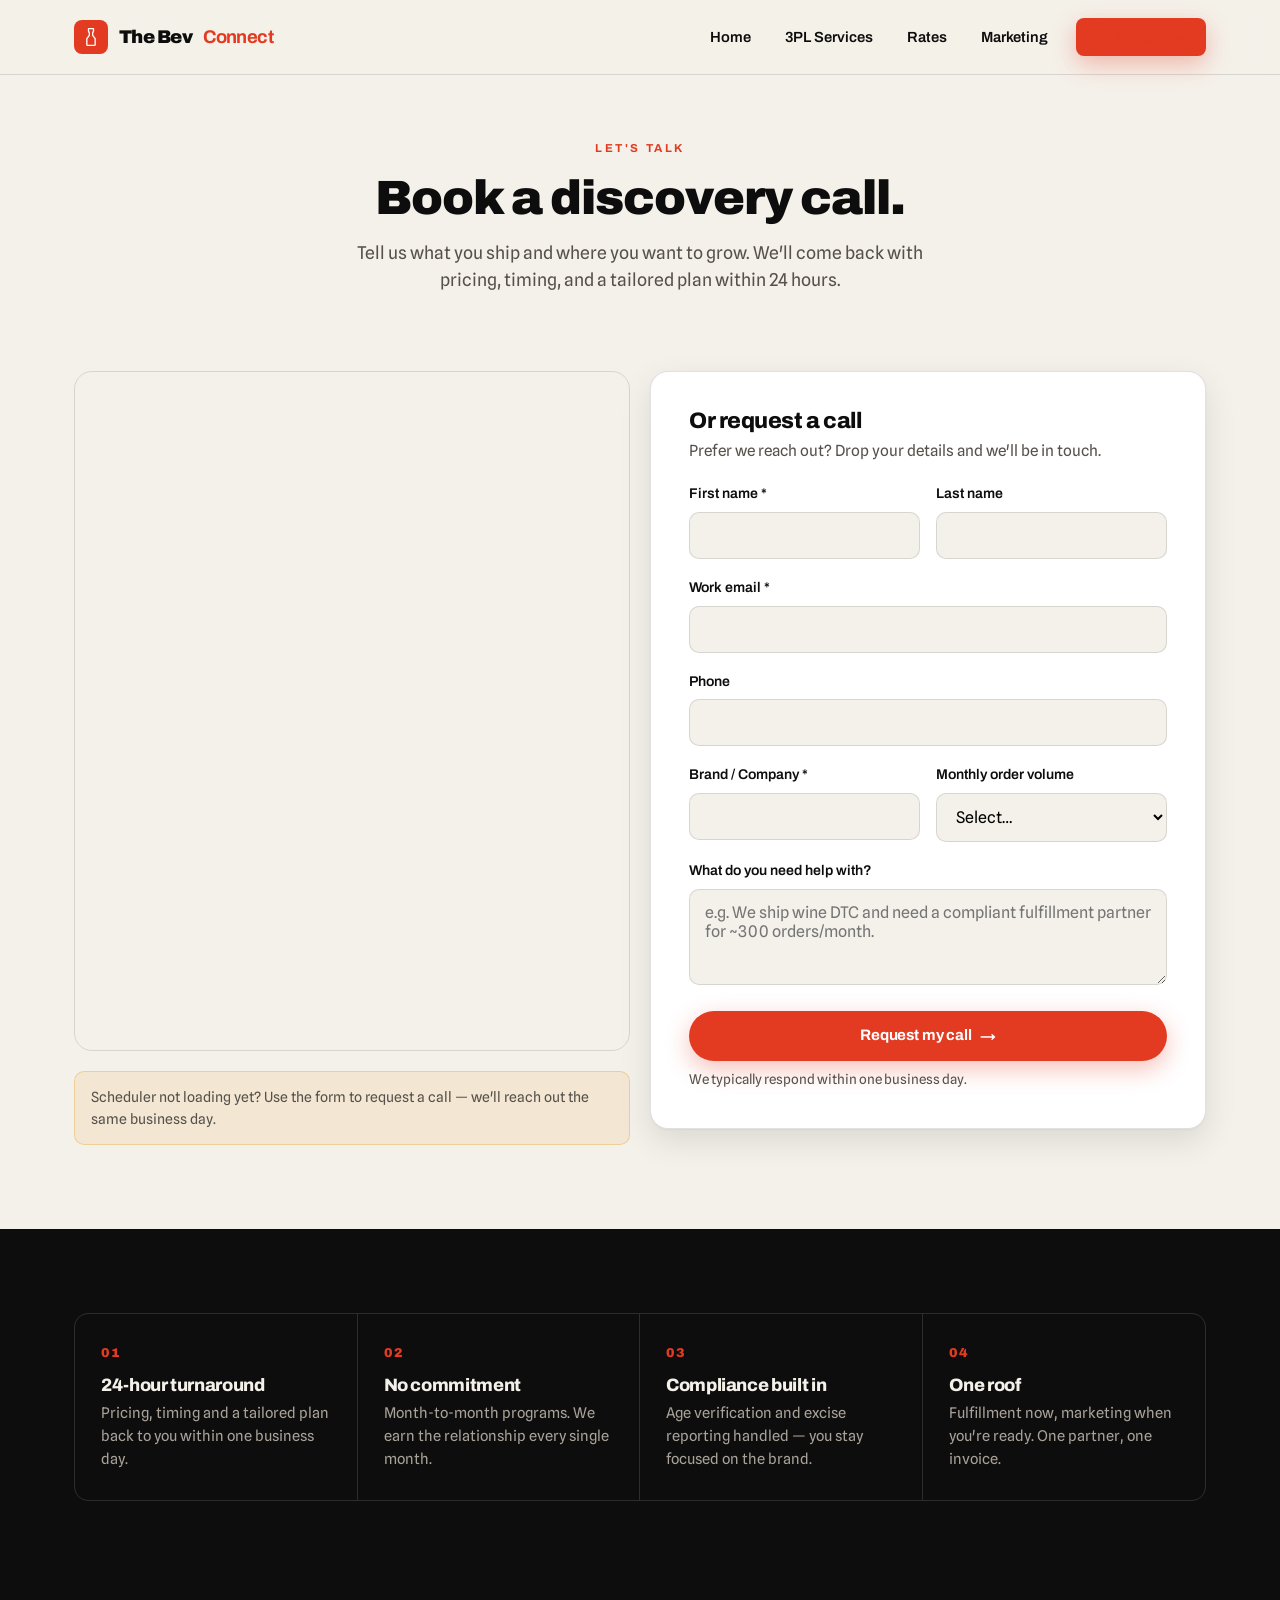
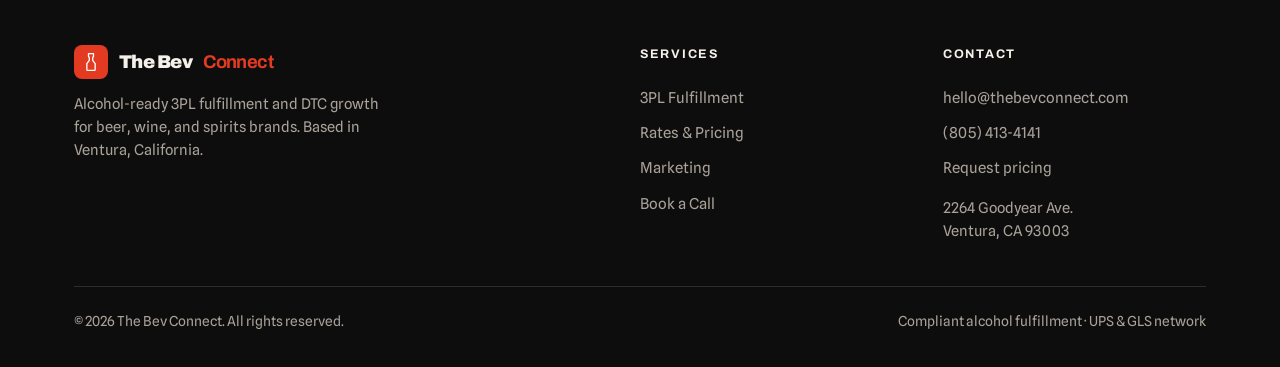
==== book-a-call.html @ dab707b3 "Fix mobile stacking order: trust panel below hero text; request-a-call form above Calendly" ====
<!DOCTYPE html>
<html lang="en">
<head>
<meta charset="UTF-8">
<meta name="viewport" content="width=device-width,initial-scale=1">
<title>Book a Discovery Call &mdash; The Bev Connect</title>
<meta name="description" content="Book a discovery call with The Bev Connect. Get pricing, timing and a tailored alcohol fulfillment plan within 24 hours.">
<meta property="og:title" content="Book a Discovery Call &mdash; The Bev Connect">
<meta property="og:description" content="Book a discovery call with The Bev Connect. Get pricing, timing and a tailored alcohol fulfillment plan within 24 hours.">
<meta property="og:type" content="website">
<link rel="stylesheet" href="assets/style.css">
</head>
<body>
<header class="site-head">
  <div class="wrap">
    <a class="brand" href="index.html"><span class="mark"><svg viewBox="0 0 24 24" fill="none"><path d="M9 2h6v3l-1 2v3l3 4v7a1 1 0 0 1-1 1H8a1 1 0 0 1-1-1v-7l3-4V7L9 5V2Z" stroke="#fff" stroke-width="1.6" stroke-linejoin="round"/></svg></span>The Bev<b>Connect</b></a>
    <button class="burger" aria-label="Menu"><span></span><span></span><span></span></button>
    <nav class="nav">
      <a href="index.html">Home</a>
      <a href="fulfillment.html">3PL Services</a>
      <a href="rate-sheet.html">Rates</a>
      <a href="marketing.html">Marketing</a>
      <a href="book-a-call.html" class="btn btn-red nav-cta active">Book a Call <span class="arr">&#8594;</span></a>
    </nav>
  </div>
</header>

<section style="padding-top:60px;padding-bottom:30px">
  <div class="wrap"><div class="sec-head center reveal"><span class="eyebrow">Let's talk</span><h2>Book a discovery call.</h2><p>Tell us what you ship and where you want to grow. We'll come back with pricing, timing, and a tailored plan within 24 hours.</p></div></div>
</section>

<section style="padding-top:0">
  <div class="wrap">
    <div class="split book-split" style="align-items:start">
      <div class="reveal">
        <div class="calendly-inline-widget" data-url="https://calendly.com/jamesgrasty/15min" style="min-width:320px;height:680px;border-radius:18px;overflow:hidden;border:1px solid var(--line)"></div>
        <script type="text/javascript" src="https://assets.calendly.com/assets/external/widget.js" async></script>
        <div class="note-box">Scheduler not loading yet? Use the form to request a call &mdash; we'll reach out the same business day.</div>
      </div>
      <div class="form-card reveal">
        <h3 style="font-size:1.4rem;margin-bottom:6px">Or request a call</h3>
        <p style="color:var(--muted);margin-bottom:20px;font-size:.96rem">Prefer we reach out? Drop your details and we'll be in touch.</p>
        <form name="book-a-call" method="POST" data-netlify="true" netlify-honeypot="bot-field" action="/thank-you.html">
          <input type="hidden" name="form-name" value="book-a-call">
          <p hidden><label>Don't fill this out: <input name="bot-field"></label></p>
          <div class="form-row"><div class="field"><label>First name *</label><input type="text" name="first-name" required></div><div class="field"><label>Last name</label><input type="text" name="last-name"></div></div>
          <div class="field"><label>Work email *</label><input type="email" name="email" required></div>
          <div class="field"><label>Phone</label><input type="tel" name="phone"></div>
          <div class="form-row"><div class="field"><label>Brand / Company *</label><input type="text" name="company" required></div><div class="field"><label>Monthly order volume</label><select name="volume"><option value="">Select&hellip;</option><option>Under 100</option><option>100&ndash;500</option><option>500&ndash;2,000</option><option>2,000+</option></select></div></div>
          <div class="field"><label>What do you need help with?</label><textarea name="message" placeholder="e.g. We ship wine DTC and need a compliant fulfillment partner for ~300 orders/month."></textarea></div>
          <button type="submit" class="btn btn-red" style="width:100%;justify-content:center">Request my call <span class="arr">&#8594;</span></button>
          <p class="form-note">We typically respond within one business day.</p>
        </form>
      </div>
    </div>
  </div>
</section>

<section class="bg-ink">
  <div class="wrap"><div class="why-grid reveal">
    <div class="why"><div class="n">01</div><h3>24-hour turnaround</h3><p>Pricing, timing and a tailored plan back to you within one business day.</p></div>
    <div class="why"><div class="n">02</div><h3>No commitment</h3><p>Month-to-month programs. We earn the relationship every single month.</p></div>
    <div class="why"><div class="n">03</div><h3>Compliance built in</h3><p>Age verification and excise reporting handled &mdash; you stay focused on the brand.</p></div>
    <div class="why"><div class="n">04</div><h3>One roof</h3><p>Fulfillment now, marketing when you're ready. One partner, one invoice.</p></div>
  </div></div>
</section>

<footer class="site-foot">
  <div class="wrap">
    <div class="foot-grid">
      <div>
        <a class="brand" href="index.html"><span class="mark"><svg viewBox="0 0 24 24" fill="none"><path d="M9 2h6v3l-1 2v3l3 4v7a1 1 0 0 1-1 1H8a1 1 0 0 1-1-1v-7l3-4V7L9 5V2Z" stroke="#fff" stroke-width="1.6" stroke-linejoin="round"/></svg></span>The Bev<b>Connect</b></a>
        <p>Alcohol-ready 3PL fulfillment and DTC growth for beer, wine, and spirits brands. Based in Ventura, California.</p>
      </div>
      <div class="foot-col"><h5>Services</h5><a href="fulfillment.html">3PL Fulfillment</a><a href="rate-sheet.html">Rates &amp; Pricing</a><a href="marketing.html">Marketing</a><a href="book-a-call.html">Book a Call</a></div>
      <div class="foot-col"><h5>Contact</h5><a href="mailto:hello@thebevconnect.com">hello@thebevconnect.com</a><a href="tel:+18054134141">(805) 413-4141</a><a href="book-a-call.html">Request pricing</a><p style="margin-top:10px">2264 Goodyear Ave.<br>Ventura, CA 93003</p></div>
    </div>
    <div class="foot-base"><span>&copy; 2026 The Bev Connect. All rights reserved.</span><span>Compliant alcohol fulfillment &middot; UPS &amp; GLS network</span></div>
  </div>
</footer>
<script src="assets/main.js"></script>
</body>
</html>
---- assets/style.css ----
@import url('https://fonts.googleapis.com/css2?family=Archivo:wght@400;500;600;700;800;900&family=Spline+Sans:wght@400;500;600;700&display=swap');

:root{
  --ink:#0e0d0d;--ink-2:#1a1818;--paper:#f4f1ea;--paper-2:#ebe7dd;
  --red:#e23b22;--red-dark:#c22f18;--amber:#e8a73e;--green:#2f7d4f;
  --line:rgba(14,13,13,.12);--line-dark:rgba(244,241,234,.14);
  --muted:#56514a;--muted-dark:#a8a299;
  --shadow:0 1px 2px rgba(0,0,0,.04),0 12px 32px rgba(0,0,0,.10);
  --radius:14px;--maxw:1180px;
  --display:'Archivo',sans-serif;--body:'Spline Sans',sans-serif;
}
*{box-sizing:border-box;margin:0;padding:0}
html{scroll-behavior:smooth}
body{font-family:var(--body);background:var(--paper);color:var(--ink);line-height:1.55;-webkit-font-smoothing:antialiased;overflow-x:hidden}
a{color:inherit;text-decoration:none}
img{max-width:100%;display:block}
.wrap{max-width:var(--maxw);margin:0 auto;padding:0 24px}
h1,h2,h3,h4{font-family:var(--display);line-height:1.02;letter-spacing:-.02em;font-weight:800}
.eyebrow{font-family:var(--display);font-weight:700;font-size:.72rem;letter-spacing:.22em;text-transform:uppercase;color:var(--red);display:inline-block}

.btn{display:inline-flex;align-items:center;gap:.55em;font-family:var(--display);font-weight:700;font-size:.95rem;padding:15px 26px;border-radius:999px;border:2px solid transparent;cursor:pointer;transition:transform .15s ease,box-shadow .2s ease,background .2s ease;letter-spacing:-.01em;line-height:1}
.btn:hover{transform:translateY(-2px)}
.btn-red{background:var(--red);color:#fff;box-shadow:0 8px 24px rgba(226,59,34,.32)}
.btn-red:hover{background:var(--red-dark)}
.btn-ink{background:var(--ink);color:var(--paper)}
.btn-ink:hover{background:#000}
.btn-ghost{background:transparent;border-color:var(--ink);color:var(--ink)}
.btn-ghost:hover{background:var(--ink);color:var(--paper)}
.btn-ghost-light{background:transparent;border-color:rgba(244,241,234,.4);color:var(--paper)}
.btn-ghost-light:hover{background:var(--paper);color:var(--ink)}
.btn .arr{font-size:1.05em;transition:transform .15s ease}
.btn:hover .arr{transform:translateX(3px)}

.site-head{position:sticky;top:0;z-index:50;background:rgba(244,241,234,.82);backdrop-filter:blur(12px);border-bottom:1px solid var(--line)}
.site-head .wrap{display:flex;align-items:center;justify-content:space-between;height:74px}
.brand{display:flex;align-items:center;gap:11px;font-family:var(--display);font-weight:900;font-size:1.15rem;letter-spacing:-.03em}
.brand .mark{width:34px;height:34px;border-radius:8px;background:var(--red);display:grid;place-items:center;flex:none}
.brand .mark svg{width:20px;height:20px}
.brand b{color:var(--red)}
.nav{display:flex;align-items:center;gap:6px}
.nav a{font-family:var(--display);font-weight:600;font-size:.92rem;padding:9px 14px;border-radius:8px;color:var(--ink);transition:background .15s}
.nav a:hover{background:var(--paper-2)}
.nav a.active{color:var(--red)}
.nav .nav-cta{margin-left:8px}
.burger{display:none;background:none;border:0;cursor:pointer;width:42px;height:42px}
.burger span{display:block;width:22px;height:2px;background:var(--ink);margin:5px auto;transition:.2s}
@media(max-width:860px){
  .nav{position:absolute;top:74px;left:0;right:0;background:var(--paper);border-bottom:1px solid var(--line);flex-direction:column;align-items:stretch;gap:0;padding:10px 24px 18px;display:none}
  .nav.open{display:flex}
  .nav a{padding:14px 6px;border-bottom:1px solid var(--line)}
  .nav .nav-cta{margin:12px 0 0;justify-content:center}
  .burger{display:block}
}

.hero{background:var(--ink);color:var(--paper);position:relative;overflow:hidden}
.hero::before{content:"";position:absolute;inset:0;background:radial-gradient(900px 500px at 78% 18%,rgba(226,59,34,.22),transparent 60%),radial-gradient(700px 600px at 12% 90%,rgba(232,167,62,.10),transparent 55%);pointer-events:none}
.hero .wrap{position:relative;display:grid;grid-template-columns:1.05fr .95fr;gap:50px;align-items:center;padding:84px 24px 92px}
.hero h1{font-size:clamp(2.6rem,6vw,4.5rem);font-weight:900;letter-spacing:-.035em}
.hero h1 .hl{color:var(--red)}
.hero .sub{font-size:1.18rem;color:var(--muted-dark);margin:22px 0 32px;max-width:30ch}
.hero .cta-row{display:flex;gap:14px;flex-wrap:wrap}
.hero-stats{display:flex;gap:34px;margin-top:46px;flex-wrap:wrap}
.hero-stats .s b{font-family:var(--display);font-size:1.9rem;font-weight:900;display:block;letter-spacing:-.02em}
.hero-stats .s span{font-size:.82rem;color:var(--muted-dark);text-transform:uppercase;letter-spacing:.1em}
.hero-art{position:relative}
.hero-card{background:var(--ink-2);border:1px solid var(--line-dark);border-radius:18px;padding:26px;box-shadow:0 30px 60px rgba(0,0,0,.4)}
.hero-card h4{font-size:.78rem;letter-spacing:.18em;text-transform:uppercase;color:var(--muted-dark);font-weight:700}
.trust-row{display:flex;align-items:flex-start;gap:14px;padding:16px 0;border-bottom:1px solid var(--line-dark)}
.trust-row:last-child{border-bottom:0;padding-bottom:0}
.trust-row:first-of-type{padding-top:18px}
.trust-row{position:relative;padding-left:18px}
.trust-row::before{content:"";position:absolute;left:0;top:20px;width:7px;height:7px;border-radius:50%;background:var(--red)}
.trust-row .txt b{display:block;font-family:var(--display);font-size:1.02rem}
.trust-row .txt span{font-size:.84rem;color:var(--muted-dark);line-height:1.5;display:block;margin-top:2px}
@media(max-width:860px){.hero .wrap{grid-template-columns:1fr;gap:38px;padding:54px 24px 64px}}

section{padding:84px 0}
.sec-head{max-width:62ch;margin-bottom:48px}
.sec-head.center{margin-left:auto;margin-right:auto;text-align:center}
.sec-head h2{font-size:clamp(2rem,4vw,3rem);margin-top:14px;font-weight:900}
.sec-head p{font-size:1.1rem;color:var(--muted);margin-top:16px}
.bg-ink{background:var(--ink);color:var(--paper)}
.bg-ink .sec-head p{color:var(--muted-dark)}
.bg-paper2{background:var(--paper-2)}

.feat-grid{display:grid;grid-template-columns:repeat(3,1fr);gap:18px}
.feat{background:var(--paper);border:1px solid var(--line);border-radius:var(--radius);padding:28px;transition:transform .18s ease,box-shadow .2s ease,border-color .2s}
.bg-paper2 .feat{background:#fff}
.feat:hover{transform:translateY(-4px);box-shadow:var(--shadow);border-color:rgba(226,59,34,.4)}
.feat .ico{width:46px;height:46px;border-radius:11px;background:var(--ink);color:var(--paper);display:grid;place-items:center;margin-bottom:18px}
.feat .ico svg{width:24px;height:24px}
.feat h3{font-size:1.18rem;margin-bottom:8px}
.feat p{color:var(--muted);font-size:.96rem}
@media(max-width:860px){.feat-grid{grid-template-columns:1fr}}

.why-grid{display:grid;grid-template-columns:repeat(4,1fr);gap:0;border:1px solid var(--line-dark);border-radius:var(--radius);overflow:hidden}
.why{padding:30px 26px;border-right:1px solid var(--line-dark)}
.why:last-child{border-right:0}
.why .n{font-family:var(--display);font-weight:900;font-size:.8rem;color:var(--red);letter-spacing:.1em}
.why h3{font-size:1.12rem;margin:12px 0 8px}
.why p{color:var(--muted-dark);font-size:.92rem}
@media(max-width:860px){.why-grid{grid-template-columns:1fr}.why{border-right:0;border-bottom:1px solid var(--line-dark)}.why:last-child{border-bottom:0}}

.svc-list{display:grid;grid-template-columns:repeat(2,1fr);gap:2px 40px}
.svc-list li{list-style:none;display:flex;align-items:center;gap:14px;padding:17px 0;border-bottom:1px solid var(--line);font-family:var(--display);font-weight:600;font-size:1.06rem}
.svc-list .ck{width:26px;height:26px;border-radius:50%;background:var(--red);color:#fff;display:grid;place-items:center;flex:none;font-size:.8rem}
@media(max-width:860px){.svc-list{grid-template-columns:1fr}}

.split{display:grid;grid-template-columns:1fr 1fr;gap:20px}
.split-card{border-radius:18px;padding:40px;border:1px solid var(--line)}
.split-card.dark{background:var(--ink);color:var(--paper);border-color:transparent}
.split-card.light{background:#fff}
.split-card h3{font-size:1.5rem;margin-bottom:10px}
.split-card p{color:var(--muted);margin-bottom:22px}
.split-card.dark p{color:var(--muted-dark)}
@media(max-width:860px){.split{grid-template-columns:1fr}}
@media(max-width:860px){.book-split .form-card{order:-1}}

.steps{display:grid;grid-template-columns:repeat(4,1fr);gap:18px}
.step{position:relative;padding-top:18px;border-top:3px solid var(--red)}
.step .num{font-family:var(--display);font-weight:900;font-size:2.4rem;color:var(--red);line-height:1}
.step h3{font-size:1.12rem;margin:10px 0 8px}
.step p{color:var(--muted);font-size:.94rem}
@media(max-width:860px){.steps{grid-template-columns:1fr}}

.rate-table{width:100%;border-collapse:collapse;background:#fff;border-radius:var(--radius);overflow:hidden;box-shadow:var(--shadow);font-size:.95rem}
.rate-table th,.rate-table td{padding:15px 18px;text-align:left;border-bottom:1px solid var(--line);vertical-align:top}
.rate-table thead th{background:var(--ink);color:var(--paper);font-family:var(--display);font-size:.86rem;letter-spacing:.04em}
.rate-table thead th small{font-weight:400;opacity:.7}
.rate-table tbody th{font-family:var(--display);font-weight:700;background:var(--paper-2);width:200px}
.rate-table tbody tr:last-child td,.rate-table tbody tr:last-child th{border-bottom:0}
.rate-wrap{overflow-x:auto}

.tiers{display:grid;grid-template-columns:1fr 1fr;gap:20px}
.tier{background:var(--ink);color:var(--paper);border-radius:18px;padding:38px;position:relative}
.tier.feature{background:linear-gradient(160deg,#1a1818,#0e0d0d);border:2px solid var(--red)}
.tier .badge{position:absolute;top:24px;right:24px;background:var(--red);color:#fff;font-family:var(--display);font-weight:700;font-size:.72rem;letter-spacing:.1em;text-transform:uppercase;padding:6px 12px;border-radius:999px}
.tier h3{font-size:1.6rem}
.tier .price{font-family:var(--display);font-weight:900;font-size:2.6rem;margin:6px 0 24px}
.tier .price span{font-size:1rem;color:var(--muted-dark);font-weight:600}
.tier ul{list-style:none;display:flex;flex-direction:column;gap:13px;margin-bottom:28px}
.tier li{display:flex;gap:11px;align-items:flex-start;font-size:.97rem;color:var(--paper)}
.tier li .ck{color:var(--red);flex:none;margin-top:2px}
@media(max-width:860px){.tiers{grid-template-columns:1fr}}

.form-card{background:#fff;border:1px solid var(--line);border-radius:18px;padding:38px;box-shadow:var(--shadow)}
.form-row{display:grid;grid-template-columns:1fr 1fr;gap:16px}
.field{margin-bottom:18px}
.field label{display:block;font-family:var(--display);font-weight:600;font-size:.88rem;margin-bottom:7px}
.field input,.field select,.field textarea{width:100%;padding:13px 15px;border:1.5px solid var(--line);border-radius:10px;font-family:var(--body);font-size:1rem;background:var(--paper);transition:border-color .15s}
.field input:focus,.field select:focus,.field textarea:focus{outline:none;border-color:var(--red)}
.field textarea{resize:vertical;min-height:96px}
.form-note{font-size:.84rem;color:var(--muted);margin-top:8px}
@media(max-width:600px){.form-row{grid-template-columns:1fr}}

.magnet{display:grid;grid-template-columns:1fr 1fr;gap:48px;align-items:center}
.magnet-visual{background:var(--ink);border-radius:18px;padding:44px;color:var(--paper);position:relative;overflow:hidden}
.magnet-visual::before{content:"";position:absolute;inset:0;background:radial-gradient(500px 400px at 80% 20%,rgba(226,59,34,.25),transparent 60%)}
.sheet-mock{position:relative;background:var(--paper);color:var(--ink);border-radius:10px;padding:28px;box-shadow:0 24px 50px rgba(0,0,0,.4);transform:rotate(-1.5deg)}
.sheet-mock h5{font-family:var(--display);font-weight:900;font-size:1.1rem;text-align:center;margin-bottom:4px}
.sheet-mock .sub{text-align:center;font-size:.78rem;color:var(--muted);margin-bottom:16px}
.sheet-mock .line{height:8px;background:var(--paper-2);border-radius:4px;margin:9px 0}
.sheet-mock .line.s{width:60%}
.sheet-mock .pricebar{display:flex;justify-content:space-between;font-family:var(--display);font-weight:700;font-size:.8rem;padding:8px 0;border-bottom:1px solid var(--line)}
@media(max-width:860px){.magnet{grid-template-columns:1fr;gap:30px}}

.faq{max-width:780px;margin:0 auto}
.faq details{border-bottom:1px solid var(--line);padding:6px 0}
.faq summary{font-family:var(--display);font-weight:700;font-size:1.1rem;padding:18px 0;cursor:pointer;list-style:none;display:flex;justify-content:space-between;align-items:center}
.faq summary::-webkit-details-marker{display:none}
.faq summary::after{content:"+";font-size:1.5rem;color:var(--red);transition:transform .2s}
.faq details[open] summary::after{transform:rotate(45deg)}
.faq details p{color:var(--muted);padding:0 0 20px;font-size:1rem}

.cta-band{background:var(--red);color:#fff;text-align:center}
.cta-band h2{font-size:clamp(2rem,4.5vw,3.2rem);font-weight:900;max-width:18ch;margin:0 auto 18px}
.cta-band p{font-size:1.15rem;opacity:.92;margin-bottom:30px}
.cta-band .btn-ink{background:#0e0d0d}
.cta-band .btn-ghost-light{border-color:rgba(255,255,255,.55)}

.site-foot{background:var(--ink);color:var(--muted-dark);padding:60px 0 34px}
.foot-grid{display:grid;grid-template-columns:2fr 1fr 1fr;gap:40px;margin-bottom:44px}
.site-foot .brand{color:var(--paper);margin-bottom:14px}
.site-foot p{font-size:.92rem;max-width:34ch}
.foot-col h5{font-family:var(--display);color:var(--paper);font-size:.78rem;letter-spacing:.14em;text-transform:uppercase;margin-bottom:16px}
.foot-col a{display:block;padding:6px 0;font-size:.94rem;transition:color .15s}
.foot-col a:hover{color:var(--paper)}
.foot-base{border-top:1px solid var(--line-dark);padding-top:24px;display:flex;justify-content:space-between;flex-wrap:wrap;gap:12px;font-size:.86rem}
@media(max-width:860px){.foot-grid{grid-template-columns:1fr;gap:30px}}

.reveal{opacity:0;transform:translateY(24px);transition:opacity .6s ease,transform .6s ease}
.reveal.in{opacity:1;transform:none}
.note-box{background:rgba(232,167,62,.12);border:1px solid rgba(232,167,62,.4);border-radius:10px;padding:14px 16px;font-size:.88rem;color:var(--muted);margin-top:20px}
.note-box b{color:var(--ink)}
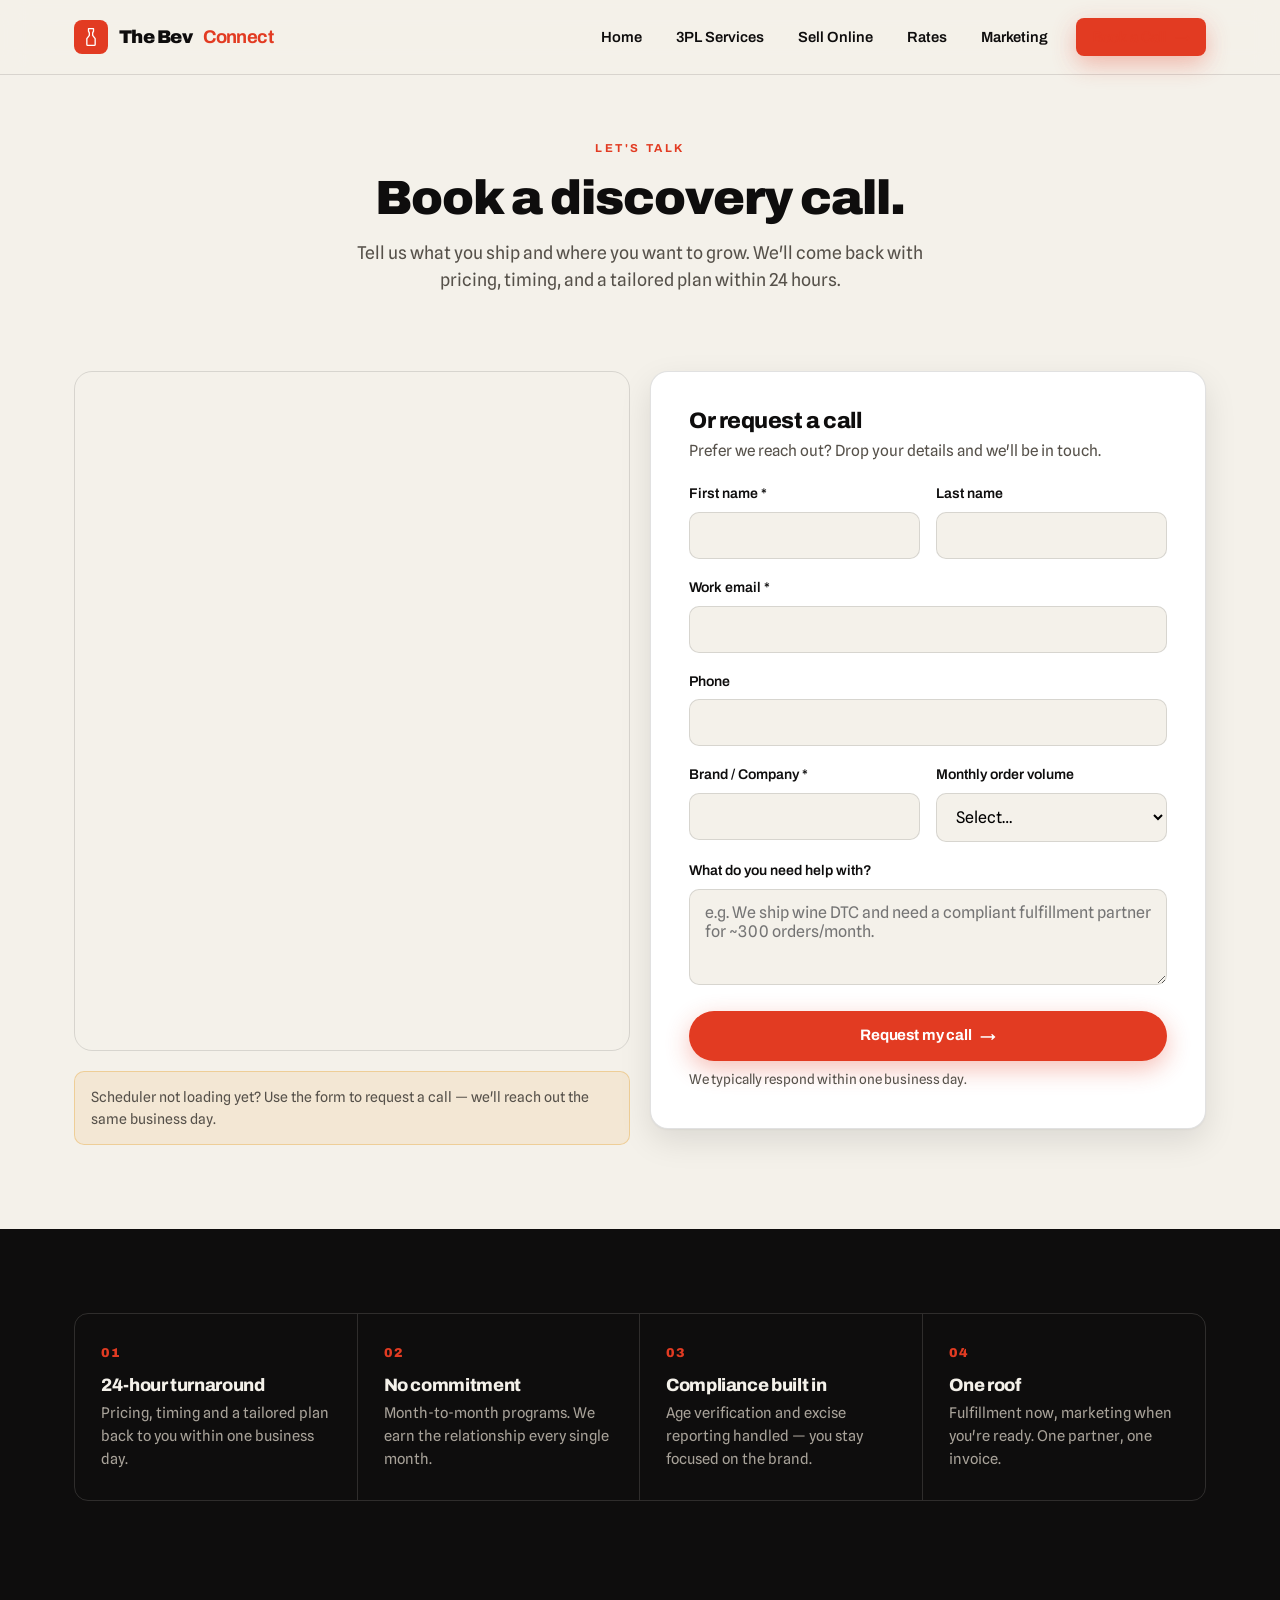
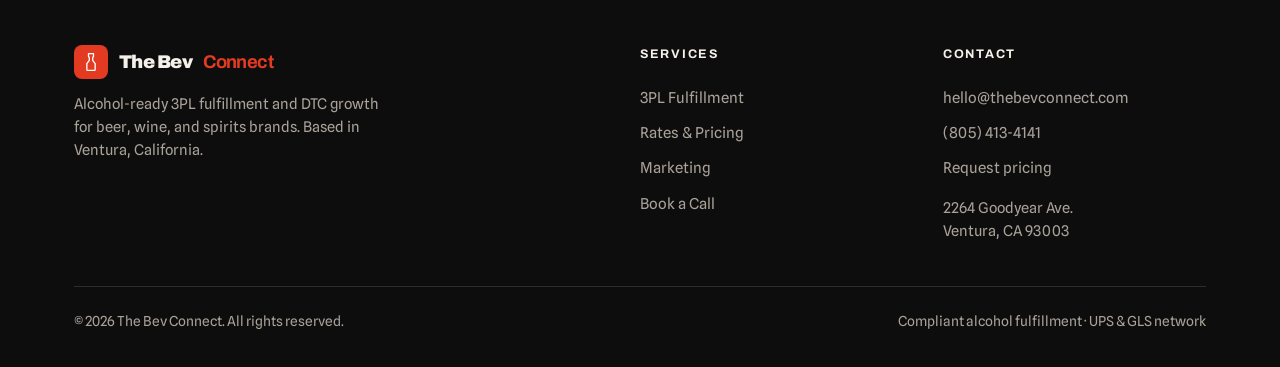
==== commit 844d4b71: "Add Sell Online (ecommerce/technology) page + homepage section + nav/footer links; link BoozeFinders" ====
--- a/book-a-call.html
+++ b/book-a-call.html
@@ -8,6 +8,9 @@
 <meta property="og:title" content="Book a Discovery Call &mdash; The Bev Connect">
 <meta property="og:description" content="Book a discovery call with The Bev Connect. Get pricing, timing and a tailored alcohol fulfillment plan within 24 hours.">
 <meta property="og:type" content="website">
+<link rel="icon" type="image/svg+xml" href="assets/favicon.svg">
+<link rel="icon" type="image/png" sizes="32x32" href="assets/favicon-32.png">
+<link rel="apple-touch-icon" href="assets/apple-touch-icon.png">
 <link rel="stylesheet" href="assets/style.css">
 </head>
 <body>
@@ -18,6 +21,7 @@
     <nav class="nav">
       <a href="index.html">Home</a>
       <a href="fulfillment.html">3PL Services</a>
+      <a href="commerce.html">Sell Online</a>
       <a href="rate-sheet.html">Rates</a>
       <a href="marketing.html">Marketing</a>
       <a href="book-a-call.html" class="btn btn-red nav-cta active">Book a Call <span class="arr">&#8594;</span></a>
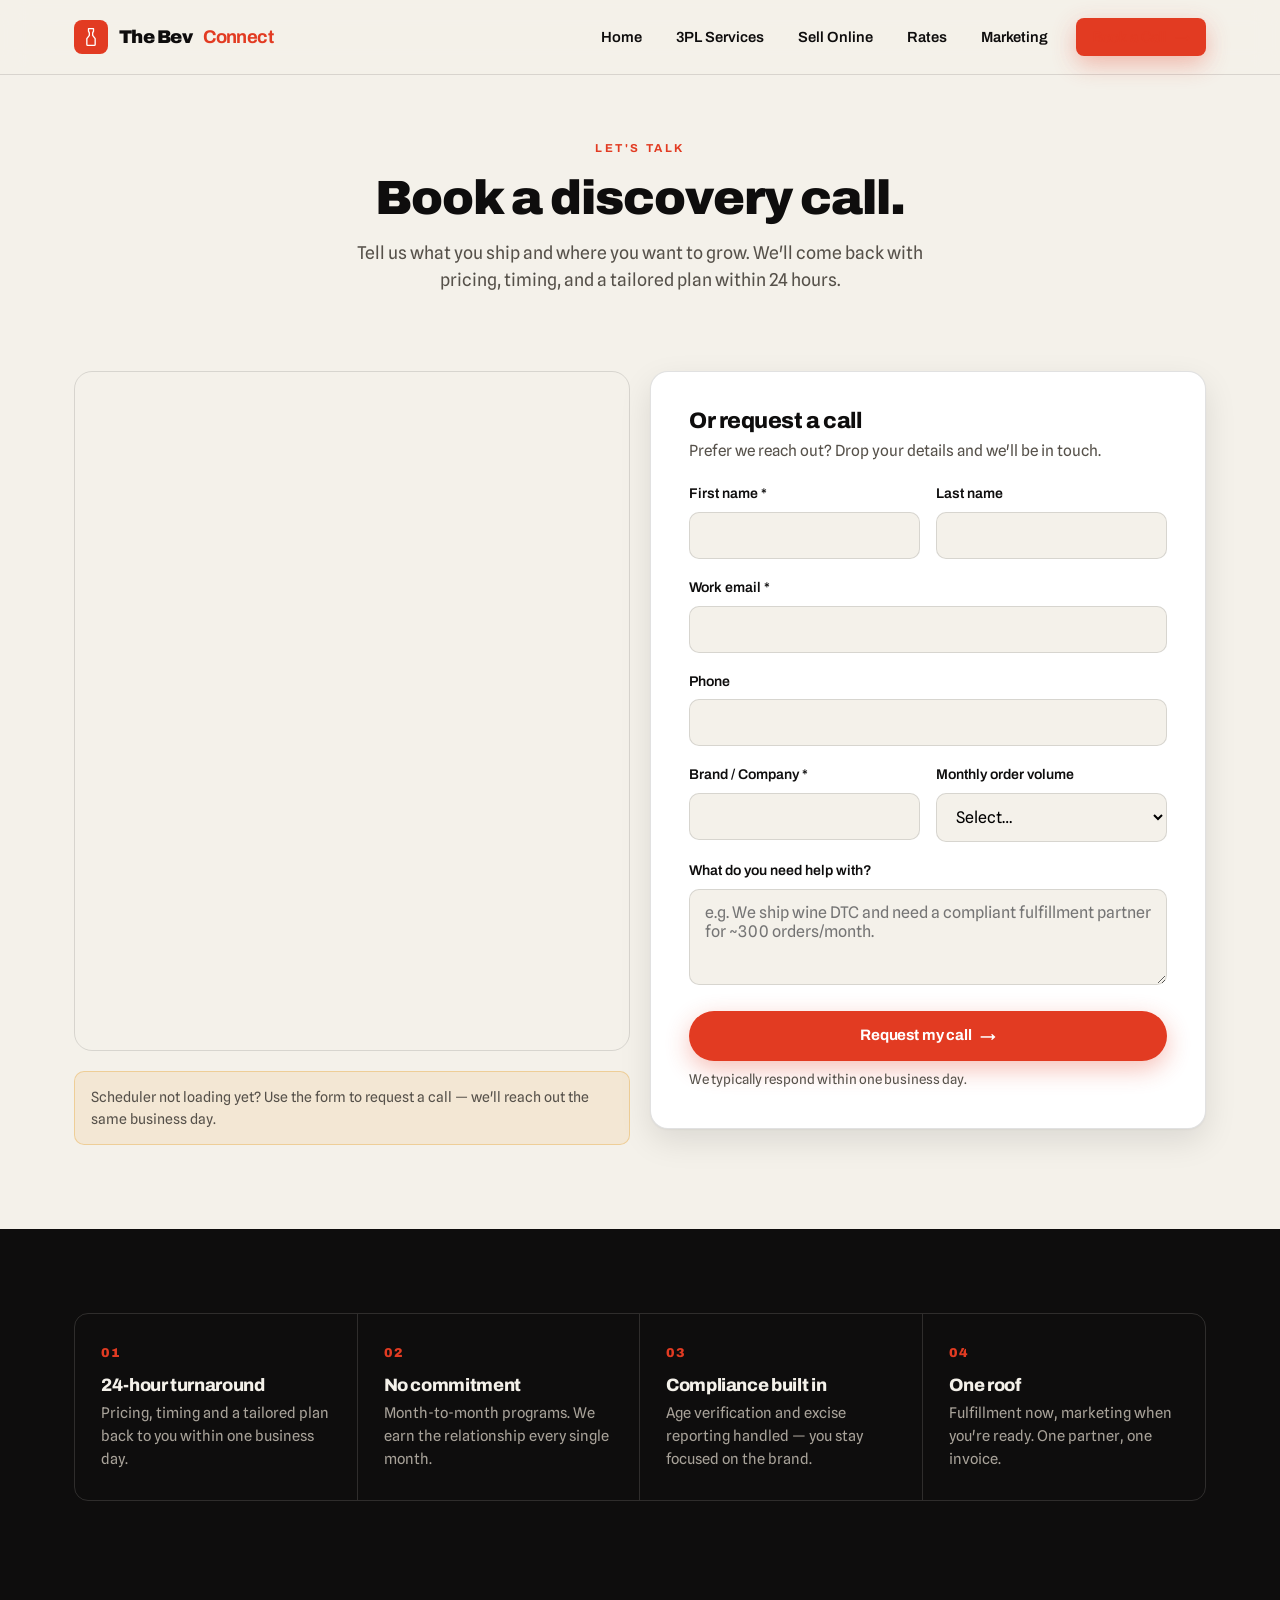
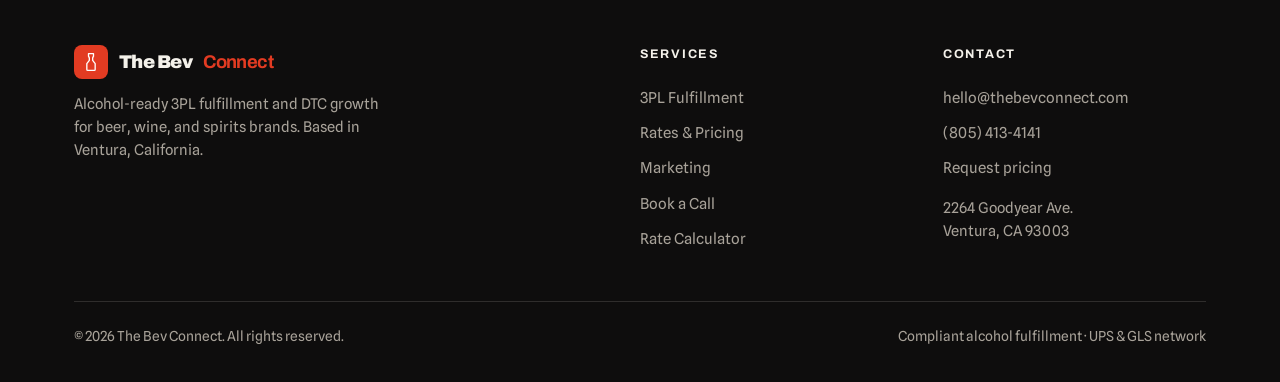
==== commit 2fbd58c2: "Add buried rate calculator page + pallet receiving/storage on rate sheet PDF - New rate-calculator.h" ====
--- a/book-a-call.html
+++ b/book-a-call.html
@@ -76,7 +76,7 @@
         <a class="brand" href="index.html"><span class="mark"><svg viewBox="0 0 24 24" fill="none"><path d="M9 2h6v3l-1 2v3l3 4v7a1 1 0 0 1-1 1H8a1 1 0 0 1-1-1v-7l3-4V7L9 5V2Z" stroke="#fff" stroke-width="1.6" stroke-linejoin="round"/></svg></span>The Bev<b>Connect</b></a>
         <p>Alcohol-ready 3PL fulfillment and DTC growth for beer, wine, and spirits brands. Based in Ventura, California.</p>
       </div>
-      <div class="foot-col"><h5>Services</h5><a href="fulfillment.html">3PL Fulfillment</a><a href="rate-sheet.html">Rates &amp; Pricing</a><a href="marketing.html">Marketing</a><a href="book-a-call.html">Book a Call</a></div>
+      <div class="foot-col"><h5>Services</h5><a href="fulfillment.html">3PL Fulfillment</a><a href="rate-sheet.html">Rates &amp; Pricing</a><a href="marketing.html">Marketing</a><a href="book-a-call.html">Book a Call</a><a href="rate-calculator.html">Rate Calculator</a></div>
       <div class="foot-col"><h5>Contact</h5><a href="mailto:hello@thebevconnect.com">hello@thebevconnect.com</a><a href="tel:+18054134141">(805) 413-4141</a><a href="book-a-call.html">Request pricing</a><p style="margin-top:10px">2264 Goodyear Ave.<br>Ventura, CA 93003</p></div>
     </div>
     <div class="foot-base"><span>&copy; 2026 The Bev Connect. All rights reserved.</span><span>Compliant alcohol fulfillment &middot; UPS &amp; GLS network</span></div>
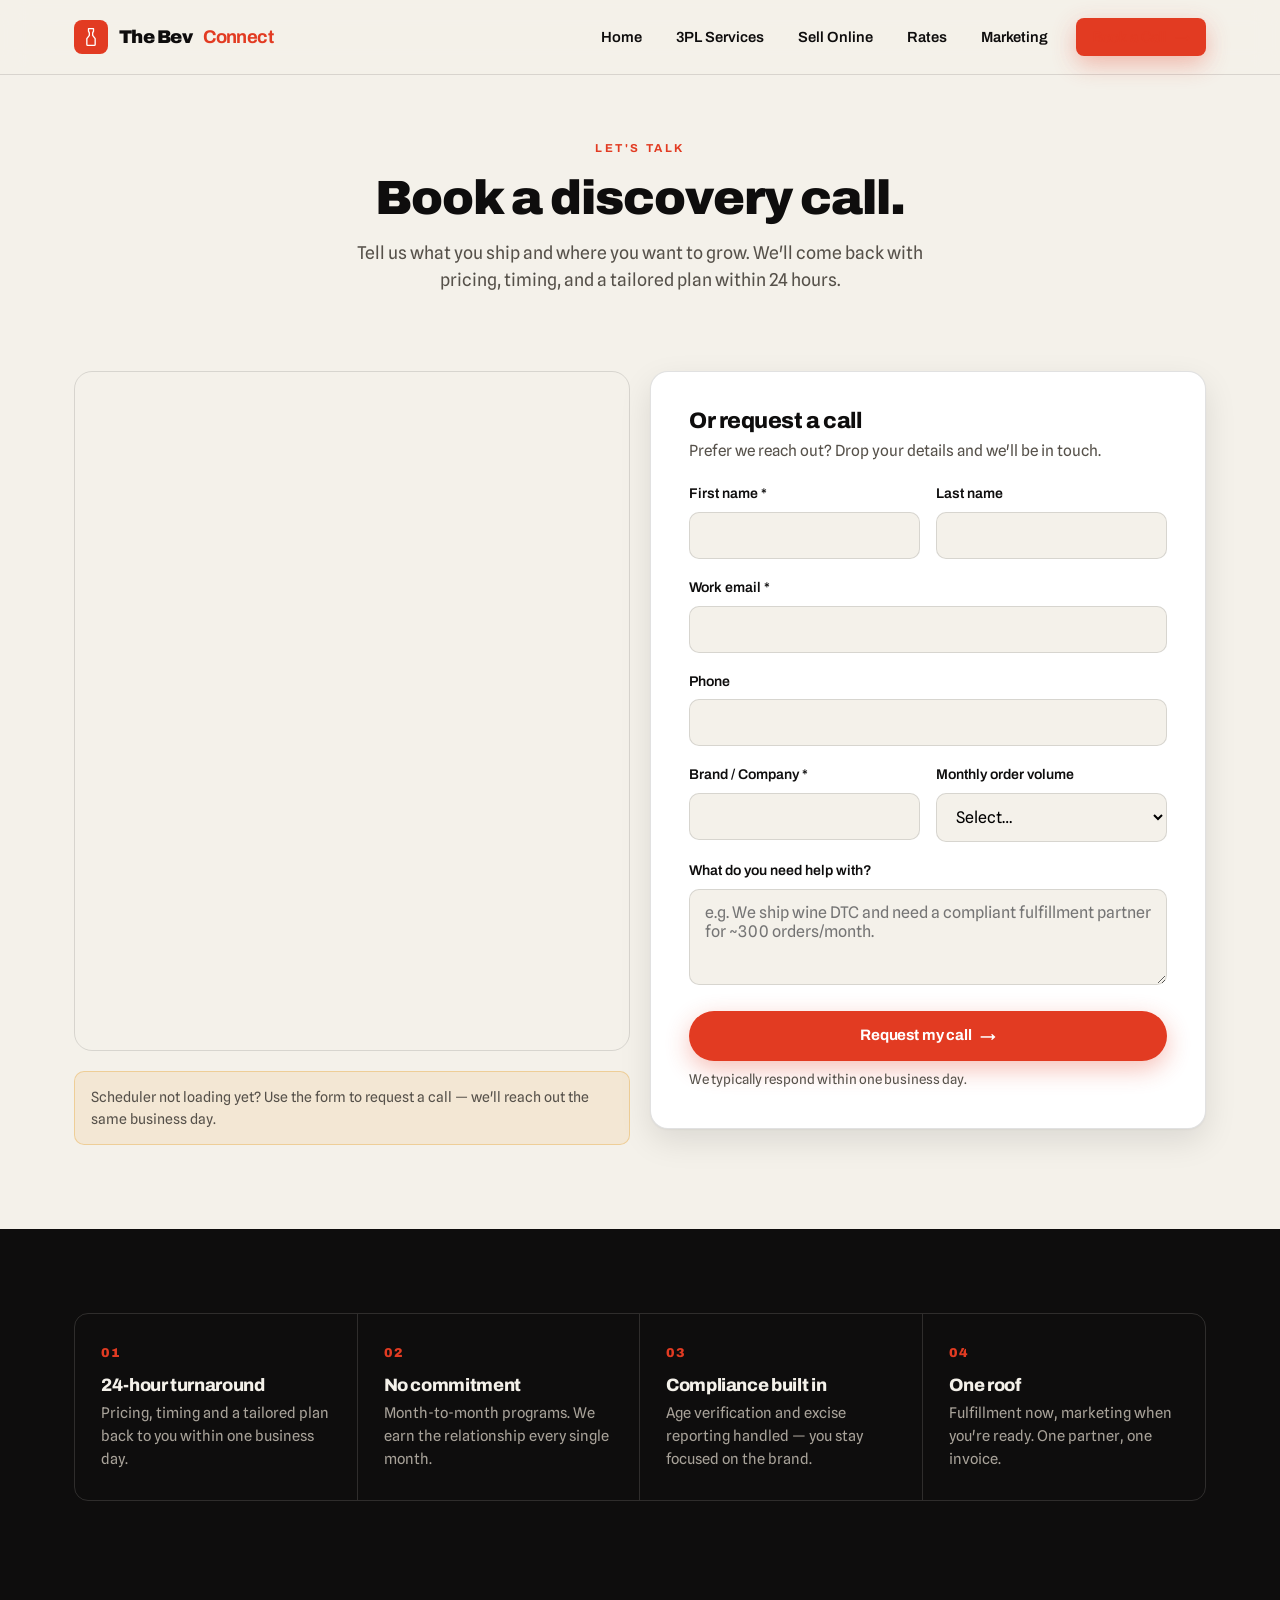
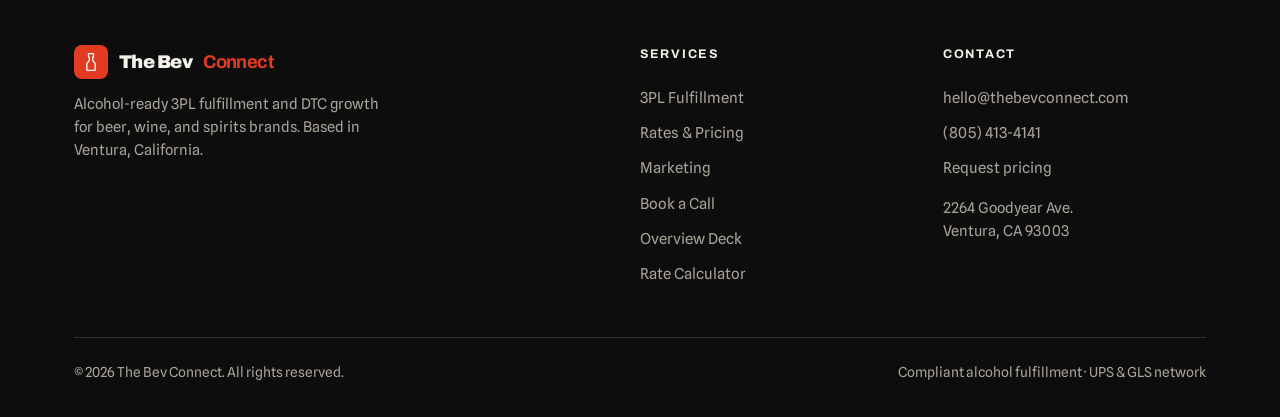
==== commit 15baa4af: "Add overview deck page + footer link - assets/downloads/the-bev-connect-overview-deck.pdf (10 slides" ====
--- a/book-a-call.html
+++ b/book-a-call.html
@@ -76,7 +76,7 @@
         <a class="brand" href="index.html"><span class="mark"><svg viewBox="0 0 24 24" fill="none"><path d="M9 2h6v3l-1 2v3l3 4v7a1 1 0 0 1-1 1H8a1 1 0 0 1-1-1v-7l3-4V7L9 5V2Z" stroke="#fff" stroke-width="1.6" stroke-linejoin="round"/></svg></span>The Bev<b>Connect</b></a>
         <p>Alcohol-ready 3PL fulfillment and DTC growth for beer, wine, and spirits brands. Based in Ventura, California.</p>
       </div>
-      <div class="foot-col"><h5>Services</h5><a href="fulfillment.html">3PL Fulfillment</a><a href="rate-sheet.html">Rates &amp; Pricing</a><a href="marketing.html">Marketing</a><a href="book-a-call.html">Book a Call</a><a href="rate-calculator.html">Rate Calculator</a></div>
+      <div class="foot-col"><h5>Services</h5><a href="fulfillment.html">3PL Fulfillment</a><a href="rate-sheet.html">Rates &amp; Pricing</a><a href="marketing.html">Marketing</a><a href="book-a-call.html">Book a Call</a><a href="overview-deck.html">Overview Deck</a><a href="rate-calculator.html">Rate Calculator</a></div>
       <div class="foot-col"><h5>Contact</h5><a href="mailto:hello@thebevconnect.com">hello@thebevconnect.com</a><a href="tel:+18054134141">(805) 413-4141</a><a href="book-a-call.html">Request pricing</a><p style="margin-top:10px">2264 Goodyear Ave.<br>Ventura, CA 93003</p></div>
     </div>
     <div class="foot-base"><span>&copy; 2026 The Bev Connect. All rights reserved.</span><span>Compliant alcohol fulfillment &middot; UPS &amp; GLS network</span></div>
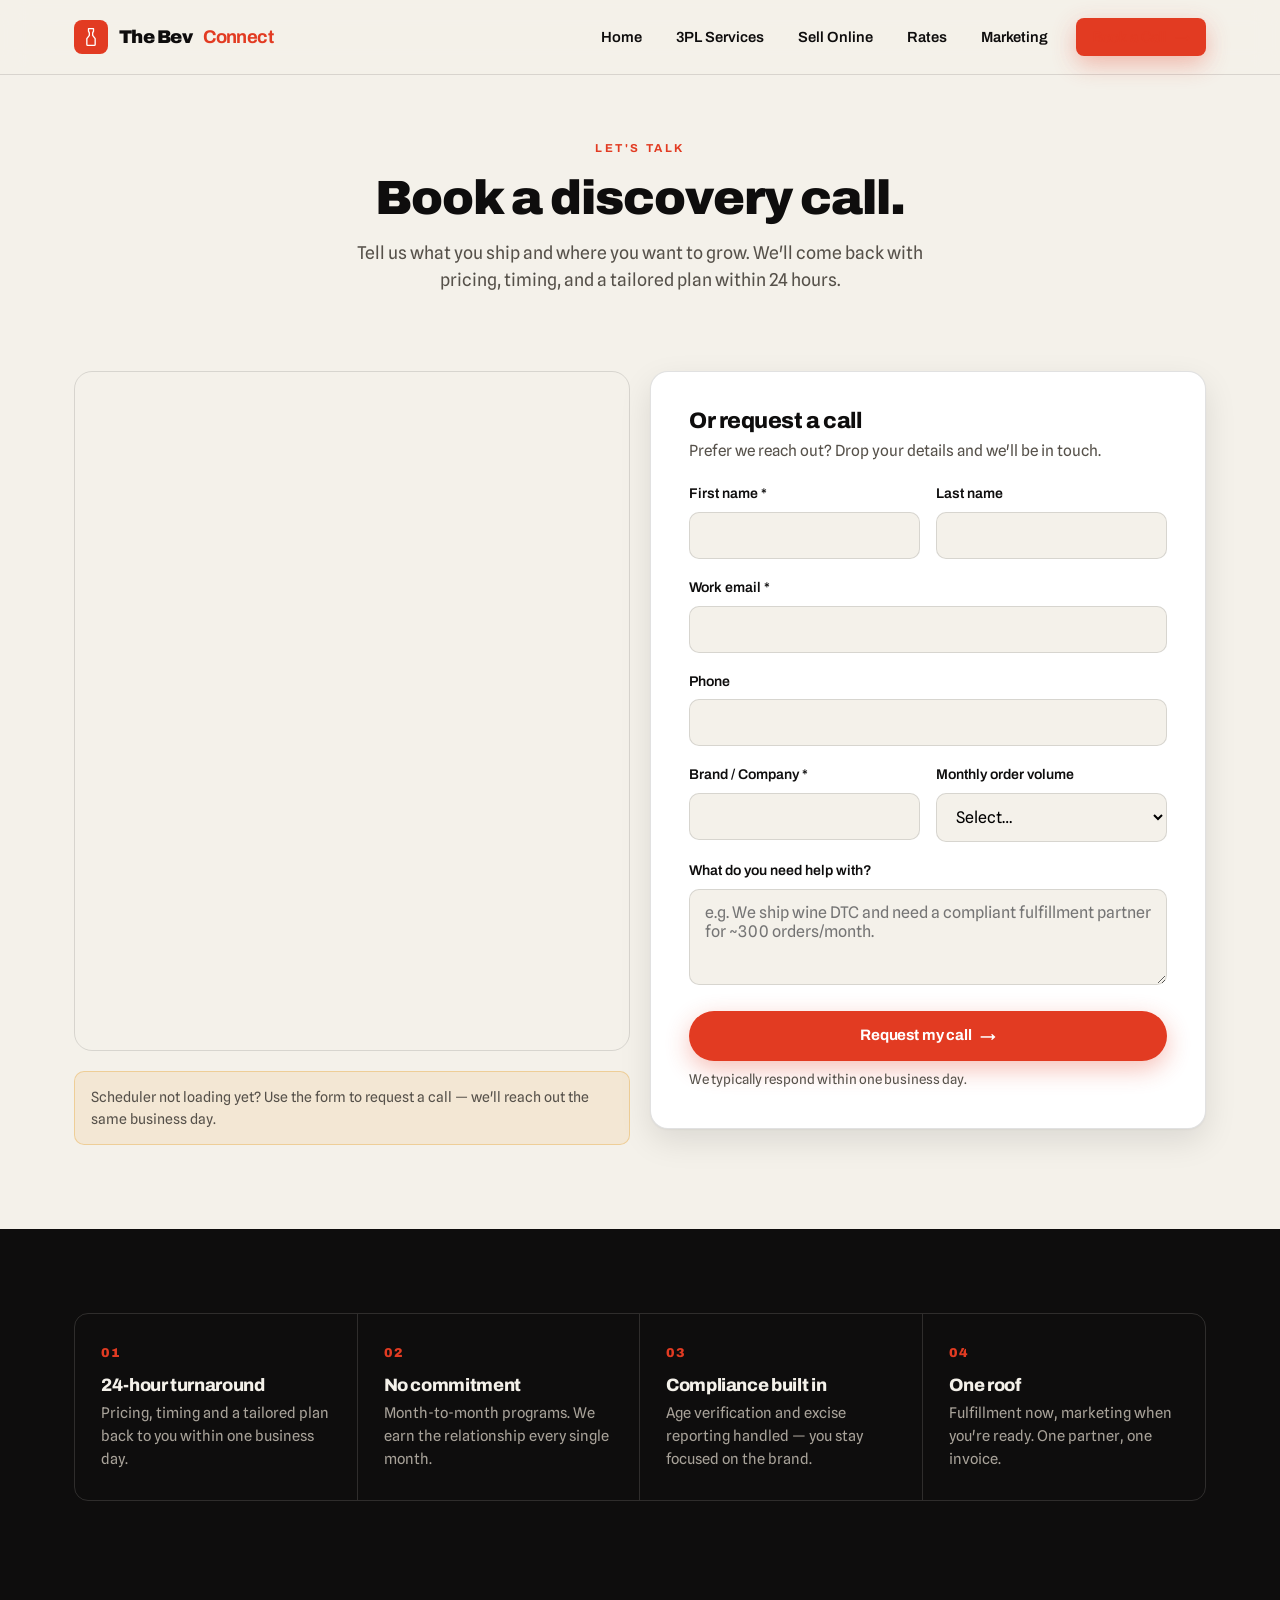
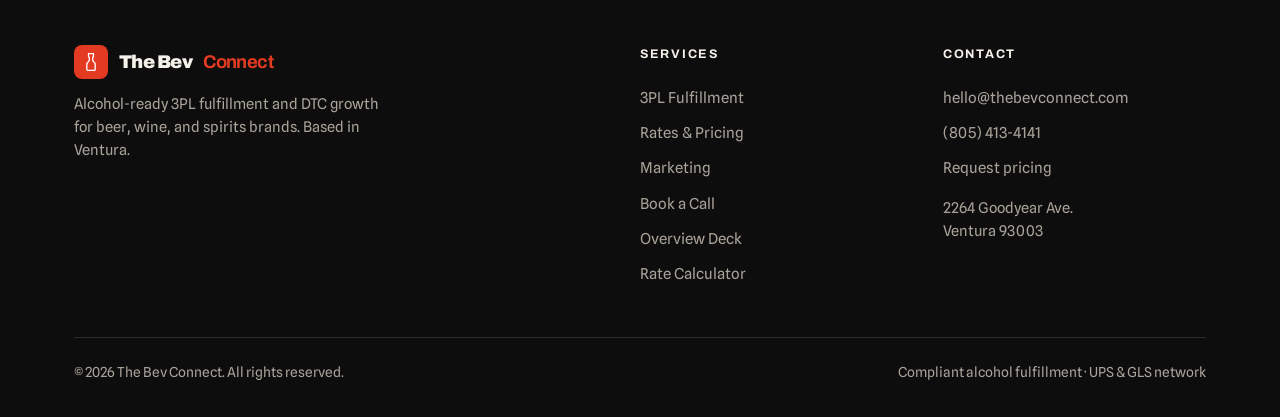
==== commit 9587e7c5: "Remove mentions of specific states (6a6928b6fbbd2f00f2b3a67b)" ====
--- a/book-a-call.html
+++ b/book-a-call.html
@@ -74,14 +74,14 @@
     <div class="foot-grid">
       <div>
         <a class="brand" href="index.html"><span class="mark"><svg viewBox="0 0 24 24" fill="none"><path d="M9 2h6v3l-1 2v3l3 4v7a1 1 0 0 1-1 1H8a1 1 0 0 1-1-1v-7l3-4V7L9 5V2Z" stroke="#fff" stroke-width="1.6" stroke-linejoin="round"/></svg></span>The Bev<b>Connect</b></a>
-        <p>Alcohol-ready 3PL fulfillment and DTC growth for beer, wine, and spirits brands. Based in Ventura, California.</p>
+        <p>Alcohol-ready 3PL fulfillment and DTC growth for beer, wine, and spirits brands. Based in Ventura.</p>
       </div>
       <div class="foot-col"><h5>Services</h5><a href="fulfillment.html">3PL Fulfillment</a><a href="rate-sheet.html">Rates &amp; Pricing</a><a href="marketing.html">Marketing</a><a href="book-a-call.html">Book a Call</a><a href="overview-deck.html">Overview Deck</a><a href="rate-calculator.html">Rate Calculator</a></div>
-      <div class="foot-col"><h5>Contact</h5><a href="mailto:hello@thebevconnect.com">hello@thebevconnect.com</a><a href="tel:+18054134141">(805) 413-4141</a><a href="book-a-call.html">Request pricing</a><p style="margin-top:10px">2264 Goodyear Ave.<br>Ventura, CA 93003</p></div>
+      <div class="foot-col"><h5>Contact</h5><a href="mailto:hello@thebevconnect.com">hello@thebevconnect.com</a><a href="tel:+18054134141">(805) 413-4141</a><a href="book-a-call.html">Request pricing</a><p style="margin-top:10px">2264 Goodyear Ave.<br>Ventura 93003</p></div>
     </div>
     <div class="foot-base"><span>&copy; 2026 The Bev Connect. All rights reserved.</span><span>Compliant alcohol fulfillment &middot; UPS &amp; GLS network</span></div>
   </div>
 </footer>
 <script src="assets/main.js"></script>
 </body>
-</html>+</html>
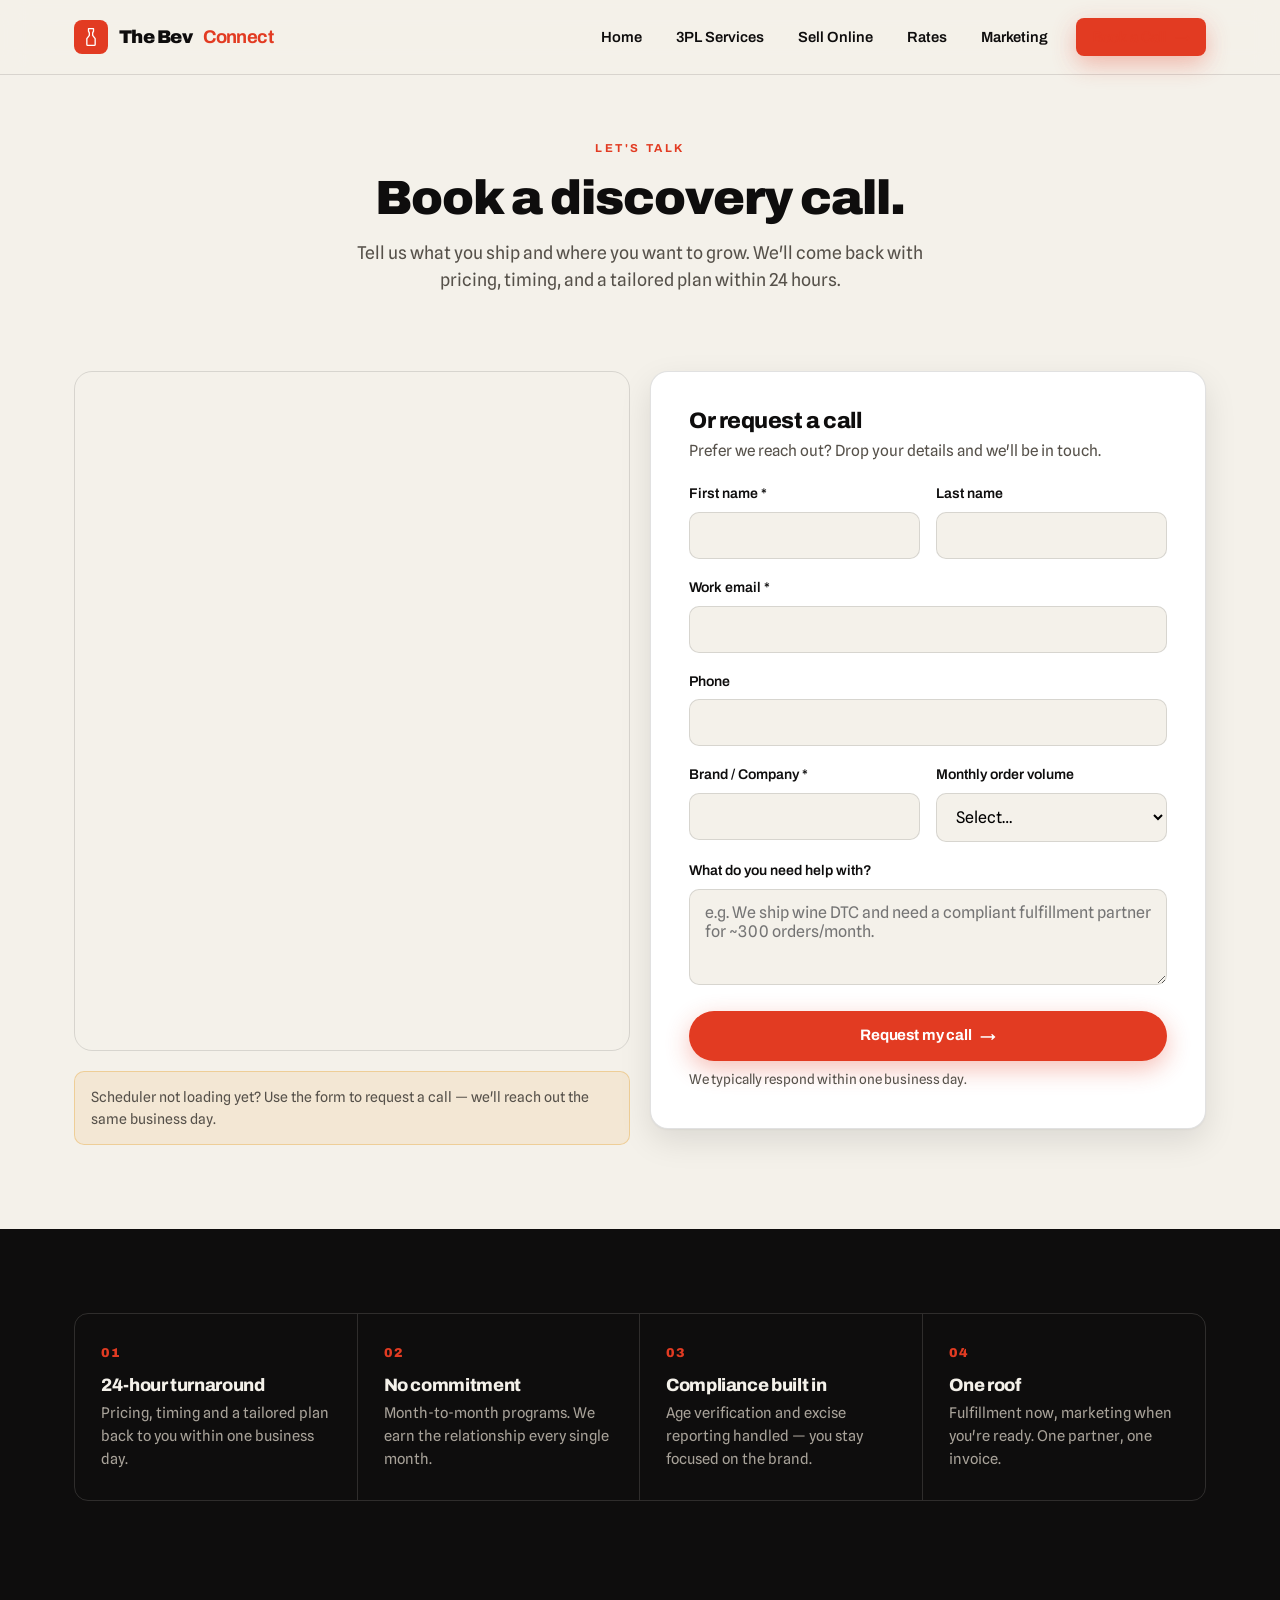
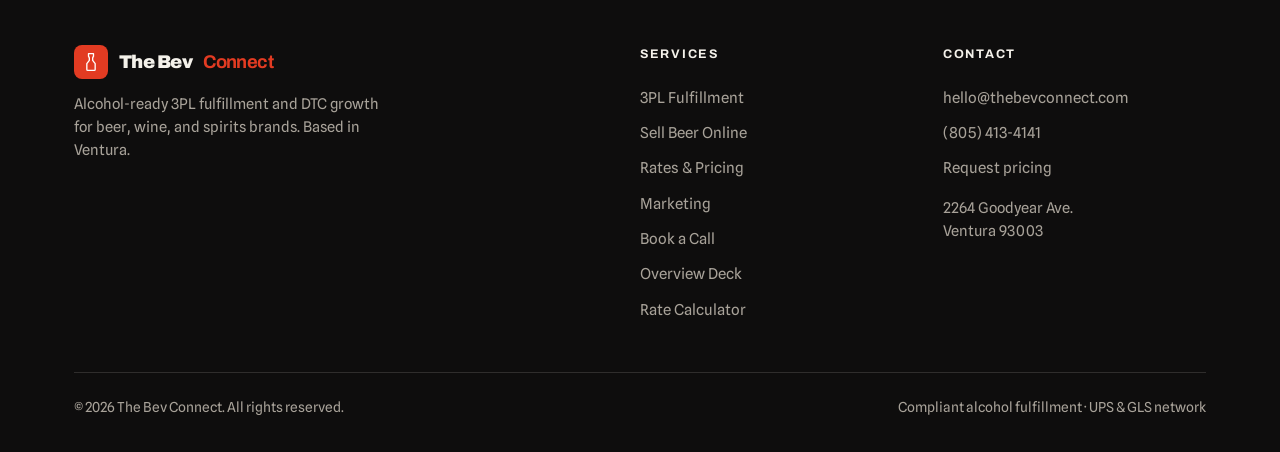
==== commit 941394c5: "Add sell-beer-online SEO landing page for breweries - New page targeting 'how to sell beer online' k" ====
--- a/book-a-call.html
+++ b/book-a-call.html
@@ -76,7 +76,7 @@
         <a class="brand" href="index.html"><span class="mark"><svg viewBox="0 0 24 24" fill="none"><path d="M9 2h6v3l-1 2v3l3 4v7a1 1 0 0 1-1 1H8a1 1 0 0 1-1-1v-7l3-4V7L9 5V2Z" stroke="#fff" stroke-width="1.6" stroke-linejoin="round"/></svg></span>The Bev<b>Connect</b></a>
         <p>Alcohol-ready 3PL fulfillment and DTC growth for beer, wine, and spirits brands. Based in Ventura.</p>
       </div>
-      <div class="foot-col"><h5>Services</h5><a href="fulfillment.html">3PL Fulfillment</a><a href="rate-sheet.html">Rates &amp; Pricing</a><a href="marketing.html">Marketing</a><a href="book-a-call.html">Book a Call</a><a href="overview-deck.html">Overview Deck</a><a href="rate-calculator.html">Rate Calculator</a></div>
+      <div class="foot-col"><h5>Services</h5><a href="fulfillment.html">3PL Fulfillment</a><a href="sell-beer-online.html">Sell Beer Online</a><a href="rate-sheet.html">Rates &amp; Pricing</a><a href="marketing.html">Marketing</a><a href="book-a-call.html">Book a Call</a><a href="overview-deck.html">Overview Deck</a><a href="rate-calculator.html">Rate Calculator</a></div>
       <div class="foot-col"><h5>Contact</h5><a href="mailto:hello@thebevconnect.com">hello@thebevconnect.com</a><a href="tel:+18054134141">(805) 413-4141</a><a href="book-a-call.html">Request pricing</a><p style="margin-top:10px">2264 Goodyear Ave.<br>Ventura 93003</p></div>
     </div>
     <div class="foot-base"><span>&copy; 2026 The Bev Connect. All rights reserved.</span><span>Compliant alcohol fulfillment &middot; UPS &amp; GLS network</span></div>
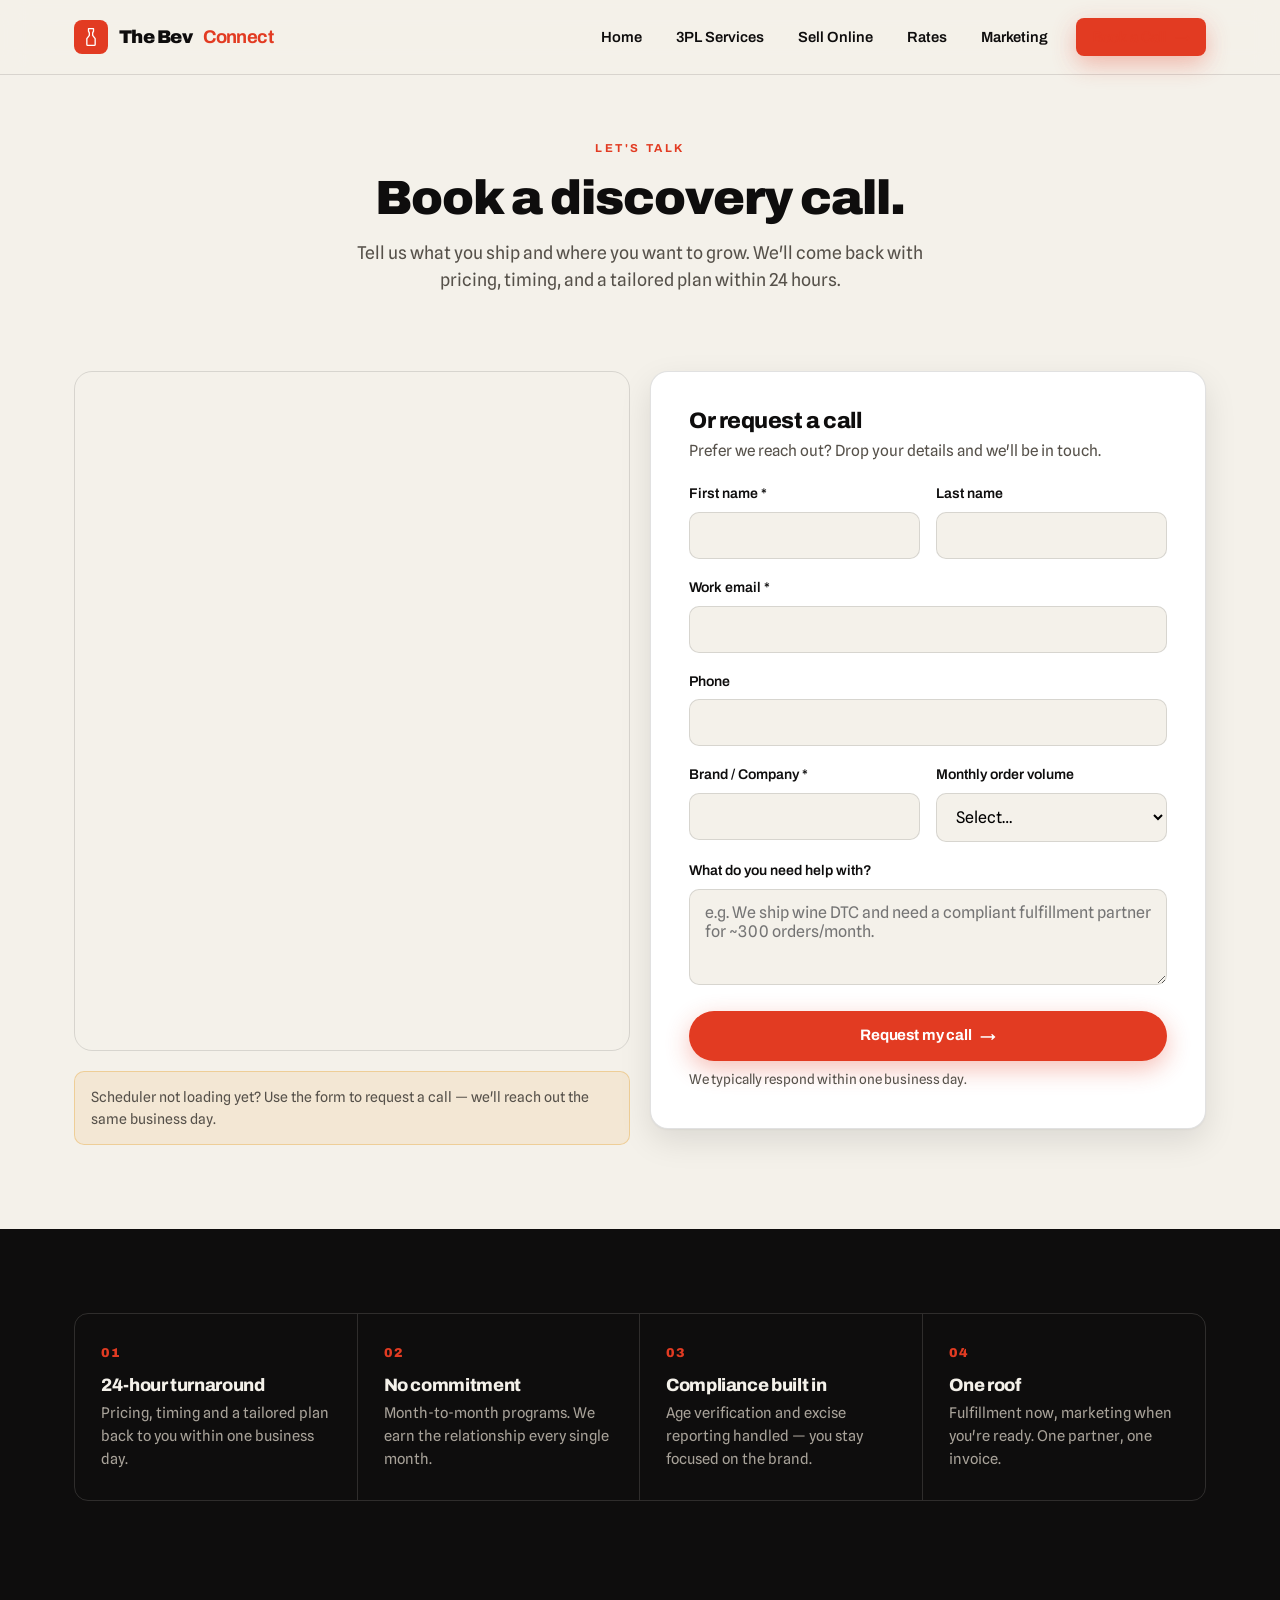
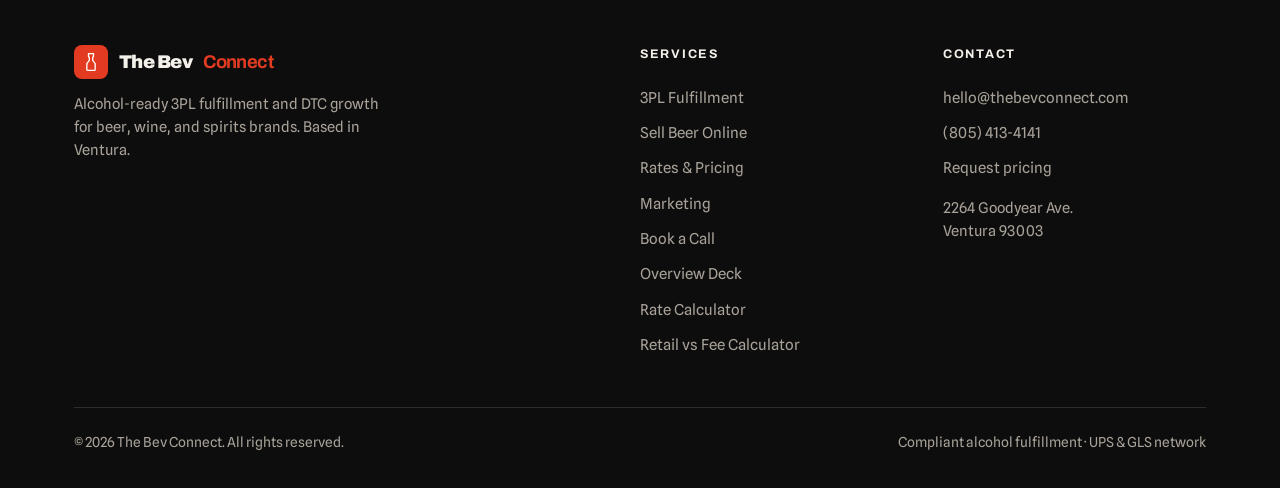
==== commit b538a560: "Add retail vs fee model calculator at /model-calculator.html - Standalone calculator deployed as pro" ====
--- a/book-a-call.html
+++ b/book-a-call.html
@@ -76,7 +76,7 @@
         <a class="brand" href="index.html"><span class="mark"><svg viewBox="0 0 24 24" fill="none"><path d="M9 2h6v3l-1 2v3l3 4v7a1 1 0 0 1-1 1H8a1 1 0 0 1-1-1v-7l3-4V7L9 5V2Z" stroke="#fff" stroke-width="1.6" stroke-linejoin="round"/></svg></span>The Bev<b>Connect</b></a>
         <p>Alcohol-ready 3PL fulfillment and DTC growth for beer, wine, and spirits brands. Based in Ventura.</p>
       </div>
-      <div class="foot-col"><h5>Services</h5><a href="fulfillment.html">3PL Fulfillment</a><a href="sell-beer-online.html">Sell Beer Online</a><a href="rate-sheet.html">Rates &amp; Pricing</a><a href="marketing.html">Marketing</a><a href="book-a-call.html">Book a Call</a><a href="overview-deck.html">Overview Deck</a><a href="rate-calculator.html">Rate Calculator</a></div>
+      <div class="foot-col"><h5>Services</h5><a href="fulfillment.html">3PL Fulfillment</a><a href="sell-beer-online.html">Sell Beer Online</a><a href="rate-sheet.html">Rates &amp; Pricing</a><a href="marketing.html">Marketing</a><a href="book-a-call.html">Book a Call</a><a href="overview-deck.html">Overview Deck</a><a href="rate-calculator.html">Rate Calculator</a><a href="model-calculator.html">Retail vs Fee Calculator</a></div>
       <div class="foot-col"><h5>Contact</h5><a href="mailto:hello@thebevconnect.com">hello@thebevconnect.com</a><a href="tel:+18054134141">(805) 413-4141</a><a href="book-a-call.html">Request pricing</a><p style="margin-top:10px">2264 Goodyear Ave.<br>Ventura 93003</p></div>
     </div>
     <div class="foot-base"><span>&copy; 2026 The Bev Connect. All rights reserved.</span><span>Compliant alcohol fulfillment &middot; UPS &amp; GLS network</span></div>
